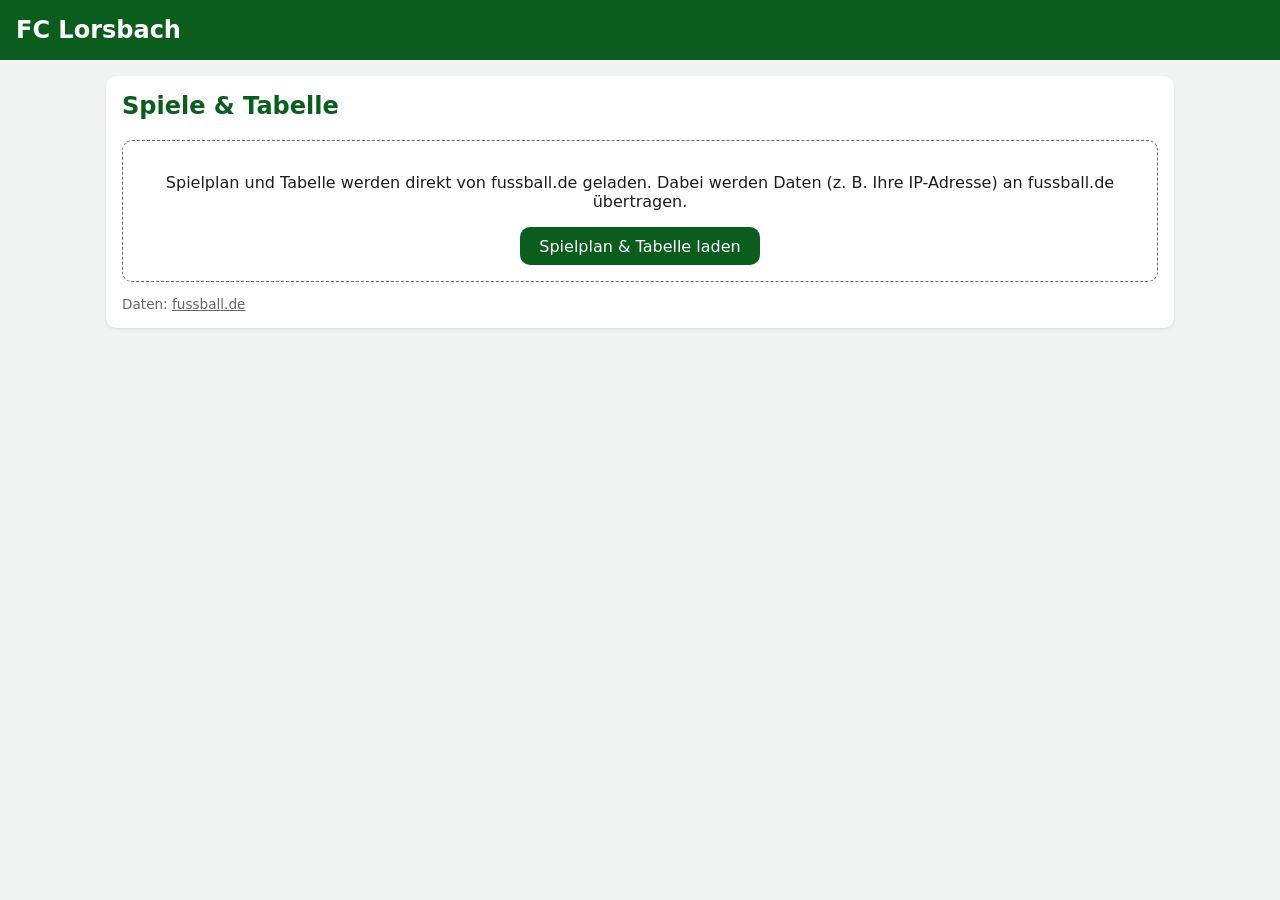
==== index.html @ ad791c31 "Kachel "Spiele & Tabelle" mit fussball.de-Widgets Bindet die offiziellen fussball.de-Widgets für Spi" ====
<!doctype html>
<html lang="de">
<head>
  <meta charset="utf-8">
  <meta name="viewport" content="width=device-width, initial-scale=1">
  <title>FC Lorsbach</title>
  <link rel="stylesheet" href="css/style.css">
</head>
<body>
  <header class="site-header">
    <h1>FC Lorsbach</h1>
  </header>

  <main class="kacheln">
    <article class="kachel kachel--breit" id="kachel-spiele-tabelle">
      <h2>Spiele &amp; Tabelle</h2>
      <div id="spiele-tabelle">
        <noscript>Für Spielplan und Tabelle wird JavaScript benötigt.</noscript>
      </div>
      <p class="quelle">Daten: <a href="https://www.fussball.de" rel="noopener" target="_blank">fussball.de</a></p>
    </article>
  </main>

  <script src="config.js"></script>
  <script src="js/spiele-tabelle.js"></script>
</body>
</html>
---- css/style.css ----
:root {
  --vereinsfarbe: #0b5d1e;
  --text: #1c1c1c;
  --hintergrund: #f2f4f3;
  --kachel: #ffffff;
  --gedaempft: #666;
  --radius: 10px;
}

* { box-sizing: border-box; }

body {
  margin: 0;
  font-family: system-ui, -apple-system, "Segoe UI", Roboto, sans-serif;
  color: var(--text);
  background: var(--hintergrund);
}

.site-header {
  background: var(--vereinsfarbe);
  color: #fff;
  padding: 1rem;
}
.site-header h1 { margin: 0; font-size: 1.5rem; }

/* Kachel-Raster */
.kacheln {
  display: grid;
  grid-template-columns: repeat(auto-fill, minmax(280px, 1fr));
  gap: 1rem;
  max-width: 1100px;
  margin: 0 auto;
  padding: 1rem;
}
.kachel {
  background: var(--kachel);
  border-radius: var(--radius);
  box-shadow: 0 1px 3px rgba(0, 0, 0, 0.1);
  padding: 1rem;
  min-width: 0;
}
.kachel h2 { margin-top: 0; color: var(--vereinsfarbe); }
.kachel--breit { grid-column: 1 / -1; }

/* Spiele & Tabelle */
.team-tabs {
  display: flex;
  flex-wrap: wrap;
  gap: 0.5rem;
  margin-bottom: 1rem;
}
.team-tab {
  font: inherit;
  padding: 0.4rem 0.9rem;
  border: 1px solid var(--vereinsfarbe);
  border-radius: 999px;
  background: #fff;
  color: var(--vereinsfarbe);
  cursor: pointer;
}
.team-tab[aria-selected="true"] { background: var(--vereinsfarbe); color: #fff; }

.team-panel {
  display: grid;
  grid-template-columns: repeat(auto-fit, minmax(300px, 1fr));
  gap: 1rem;
}
.widget-block { min-width: 0; overflow-x: auto; }
.widget-block h3 { margin: 0 0 0.5rem; font-size: 1.1rem; }

.widget-hinweis { color: var(--gedaempft); font-style: italic; }

.consent-box {
  border: 1px dashed var(--gedaempft);
  border-radius: var(--radius);
  padding: 1rem;
  text-align: center;
}
.button {
  font: inherit;
  padding: 0.6rem 1.2rem;
  border: 0;
  border-radius: var(--radius);
  background: var(--vereinsfarbe);
  color: #fff;
  cursor: pointer;
}

.quelle { font-size: 0.85rem; color: var(--gedaempft); margin-bottom: 0; }
.quelle a { color: inherit; }
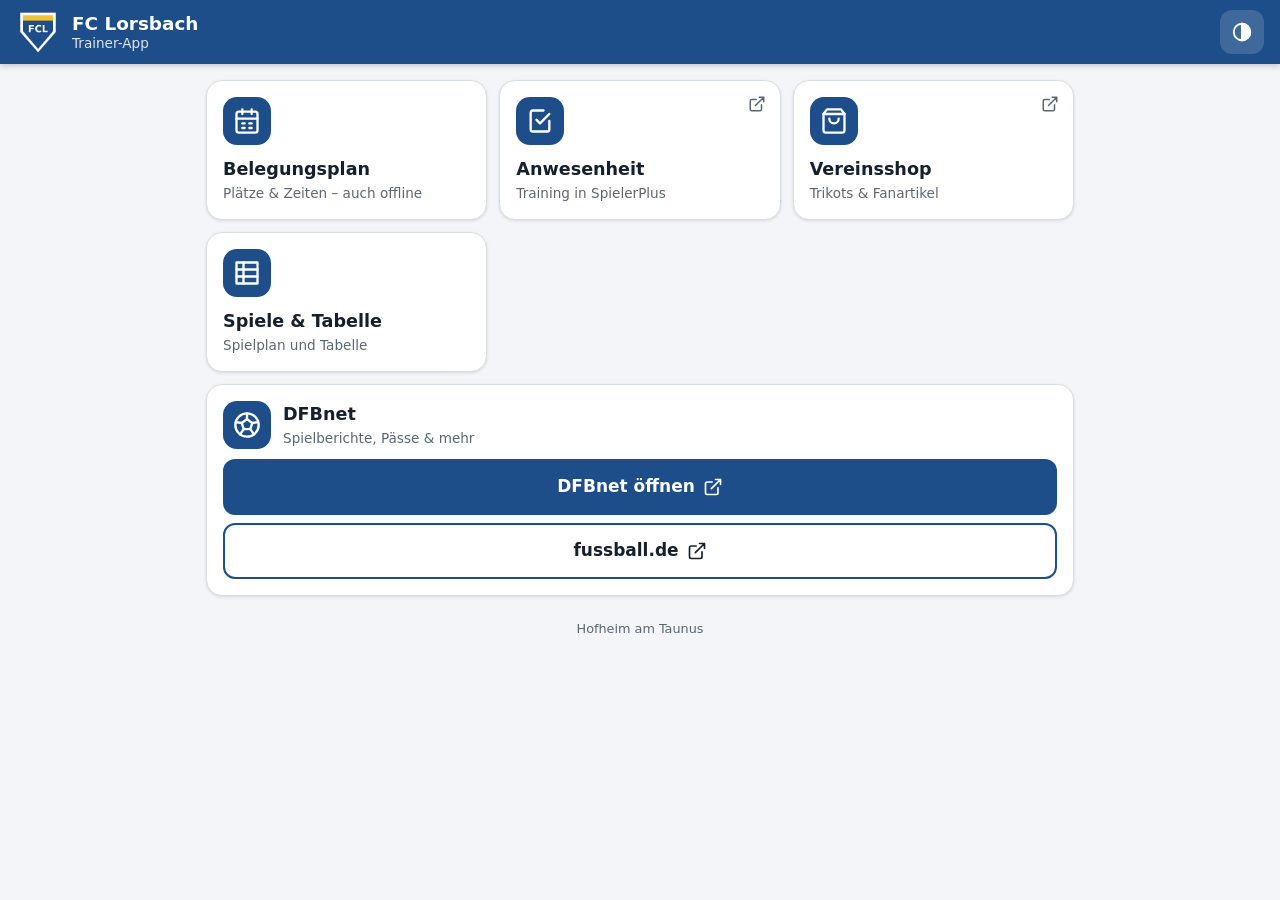
==== commit 0653ac30: "Trainer-App als PWA: Belegungsplan, Training, Shop, DFBnet - Startseite mit Kacheln aus config.js, H" ====
--- a/index.html
+++ b/index.html
@@ -2,26 +2,34 @@
 <html lang="de">
 <head>
   <meta charset="utf-8">
-  <meta name="viewport" content="width=device-width, initial-scale=1">
-  <title>FC Lorsbach</title>
+  <meta name="viewport" content="width=device-width, initial-scale=1, viewport-fit=cover">
+  <meta name="theme-color" content="#1d4e89">
+  <meta name="apple-mobile-web-app-capable" content="yes">
+  <meta name="mobile-web-app-capable" content="yes">
+  <meta name="apple-mobile-web-app-status-bar-style" content="black-translucent">
+  <meta name="apple-mobile-web-app-title" content="FCL Trainer">
+  <link rel="manifest" href="manifest.json">
+  <link rel="icon" href="icons/icon-192.png" type="image/png">
+  <link rel="apple-touch-icon" href="icons/apple-touch-icon.png">
   <link rel="stylesheet" href="css/style.css">
+  <script>try{var t=localStorage.getItem("fcl-theme");if(t&&t!=="auto")document.documentElement.setAttribute("data-theme",t)}catch(e){}</script>
+  <title>FC Lorsbach – Trainer-App</title>
 </head>
 <body>
-  <header class="site-header">
-    <h1>FC Lorsbach</h1>
+  <header class="kopf">
+    <img class="kopf__logo" src="logo.png" alt="Vereinswappen">
+    <h1 class="kopf__titel"><span data-verein>FC Lorsbach</span><small data-app-titel>Trainer-App</small></h1>
+    <button class="kopf__btn" id="theme-btn" type="button" aria-label="Farbmodus"></button>
   </header>
 
-  <main class="kacheln">
-    <article class="kachel kachel--breit" id="kachel-spiele-tabelle">
-      <h2>Spiele &amp; Tabelle</h2>
-      <div id="spiele-tabelle">
-        <noscript>Für Spielplan und Tabelle wird JavaScript benötigt.</noscript>
-      </div>
-      <p class="quelle">Daten: <a href="https://www.fussball.de" rel="noopener" target="_blank">fussball.de</a></p>
-    </article>
+  <main class="inhalt">
+    <nav class="kacheln" id="kacheln" aria-label="Funktionen">
+      <noscript>Bitte JavaScript aktivieren.</noscript>
+    </nav>
+    <p class="fusszeile">Hofheim am Taunus</p>
   </main>
 
   <script src="config.js"></script>
-  <script src="js/spiele-tabelle.js"></script>
+  <script src="js/app.js"></script>
 </body>
 </html>
--- a/css/style.css
+++ b/css/style.css
@@ -1,90 +1,281 @@
+/*
+ * Vereinsfarben: PLATZHALTER – bitte durch die echten FC-Lorsbach-Farben ersetzen.
+ * --verein-primaer:   Hauptfarbe (Kopfzeile, Kacheln, Buttons)
+ * --verein-sekundaer: Akzentfarbe
+ * --verein-text:      Schriftfarbe auf der Hauptfarbe
+ */
 :root {
-  --vereinsfarbe: #0b5d1e;
-  --text: #1c1c1c;
-  --hintergrund: #f2f4f3;
-  --kachel: #ffffff;
-  --gedaempft: #666;
-  --radius: 10px;
+  --verein-primaer: #1d4e89;
+  --verein-sekundaer: #f2c230;
+  --verein-text: #ffffff;
+
+  --bg: #f3f5f8;
+  --flaeche: #ffffff;
+  --text: #16202c;
+  --gedaempft: #5b6675;
+  --rand: #d9dee5;
+  --schatten: 0 1px 3px rgba(0, 0, 0, 0.12);
+  --radius: 16px;
+  --tap: 56px; /* Mindesthöhe für Buttons */
+  color-scheme: light;
+}
+
+/* Dunkelmodus: automatisch nach Systemeinstellung … */
+@media (prefers-color-scheme: dark) {
+  :root:not([data-theme="light"]) {
+    --bg: #0f141a;
+    --flaeche: #1a222c;
+    --text: #e8edf3;
+    --gedaempft: #9aa6b4;
+    --rand: #2c3743;
+    --schatten: none;
+    color-scheme: dark;
+  }
+}
+/* … oder manuell über den Umschalter */
+:root[data-theme="dark"] {
+  --bg: #0f141a;
+  --flaeche: #1a222c;
+  --text: #e8edf3;
+  --gedaempft: #9aa6b4;
+  --rand: #2c3743;
+  --schatten: none;
+  color-scheme: dark;
 }
 
 * { box-sizing: border-box; }
 
+html, body { margin: 0; }
 body {
-  margin: 0;
   font-family: system-ui, -apple-system, "Segoe UI", Roboto, sans-serif;
-  color: var(--text);
-  background: var(--hintergrund);
-}
-
-.site-header {
-  background: var(--vereinsfarbe);
-  color: #fff;
-  padding: 1rem;
-}
-.site-header h1 { margin: 0; font-size: 1.5rem; }
-
-/* Kachel-Raster */
+  font-size: 17px;
+  line-height: 1.4;
+  color: var(--text);
+  background: var(--bg);
+  -webkit-tap-highlight-color: transparent;
+  min-height: 100vh;
+  min-height: 100dvh;
+}
+
+a { color: inherit; }
+
+/* ---------- Kopfzeile ---------- */
+.kopf {
+  position: sticky;
+  top: 0;
+  z-index: 10;
+  display: flex;
+  align-items: center;
+  gap: 12px;
+  padding: 10px 16px;
+  padding-top: max(10px, env(safe-area-inset-top));
+  background: var(--verein-primaer);
+  color: var(--verein-text);
+  box-shadow: 0 2px 6px rgba(0, 0, 0, 0.2);
+}
+.kopf__logo { width: 44px; height: 44px; object-fit: contain; flex: none; }
+.kopf__titel { flex: 1; min-width: 0; margin: 0; font-size: 1.15rem; line-height: 1.2; }
+.kopf__titel small { display: block; font-weight: 400; opacity: 0.85; font-size: 0.85rem; }
+.kopf__btn {
+  flex: none;
+  display: inline-flex;
+  align-items: center;
+  justify-content: center;
+  min-width: 44px;
+  height: 44px;
+  padding: 0 10px;
+  border: 0;
+  border-radius: 12px;
+  background: rgba(255, 255, 255, 0.15);
+  color: inherit;
+  font: inherit;
+  font-size: 0.95rem;
+  text-decoration: none;
+  cursor: pointer;
+}
+.kopf__btn svg { width: 22px; height: 22px; }
+
+.inhalt {
+  max-width: 900px;
+  margin: 0 auto;
+  padding: 16px;
+  padding-bottom: max(16px, env(safe-area-inset-bottom));
+}
+
+/* ---------- Kacheln ---------- */
 .kacheln {
   display: grid;
-  grid-template-columns: repeat(auto-fill, minmax(280px, 1fr));
-  gap: 1rem;
-  max-width: 1100px;
-  margin: 0 auto;
-  padding: 1rem;
-}
+  grid-template-columns: 1fr 1fr;
+  gap: 12px;
+}
+@media (min-width: 640px) {
+  .kacheln { grid-template-columns: repeat(3, 1fr); }
+}
+
 .kachel {
-  background: var(--kachel);
+  position: relative;
+  display: flex;
+  flex-direction: column;
+  justify-content: space-between;
+  gap: 10px;
+  min-height: 140px;
+  padding: 16px;
   border-radius: var(--radius);
-  box-shadow: 0 1px 3px rgba(0, 0, 0, 0.1);
-  padding: 1rem;
+  background: var(--flaeche);
+  border: 1px solid var(--rand);
+  box-shadow: var(--schatten);
+  text-decoration: none;
+  color: var(--text);
+}
+a.kachel:active, .kachel__btn:active { transform: scale(0.98); }
+.kachel--breit { grid-column: 1 / -1; min-height: 0; }
+
+.kachel__icon {
+  display: inline-flex;
+  align-items: center;
+  justify-content: center;
+  width: 48px;
+  height: 48px;
+  border-radius: 14px;
+  background: var(--verein-primaer);
+  color: var(--verein-text);
+}
+.kachel__icon svg { width: 28px; height: 28px; }
+.kachel__titel { margin: 0; font-size: 1.1rem; font-weight: 700; }
+.kachel__text { margin: 2px 0 0; font-size: 0.85rem; color: var(--gedaempft); }
+.kachel__extern {
+  position: absolute;
+  top: 14px;
+  right: 14px;
+  width: 18px;
+  height: 18px;
+  color: var(--gedaempft);
+}
+
+.kachel__buttons { display: flex; flex-direction: column; gap: 8px; }
+.kachel__btn,
+.button {
+  display: flex;
+  align-items: center;
+  justify-content: center;
+  gap: 8px;
+  min-height: var(--tap);
+  padding: 0 16px;
+  border: 0;
+  border-radius: 12px;
+  background: var(--verein-primaer);
+  color: var(--verein-text);
+  font: inherit;
+  font-weight: 600;
+  text-decoration: none;
+  text-align: center;
+  cursor: pointer;
+}
+.button--zweit,
+.kachel__btn--zweit {
+  background: transparent;
+  color: var(--text);
+  border: 2px solid var(--verein-primaer);
+}
+.button svg, .kachel__btn svg { width: 20px; height: 20px; flex: none; }
+
+.fusszeile {
+  margin-top: 24px;
+  text-align: center;
+  font-size: 0.8rem;
+  color: var(--gedaempft);
+}
+
+/* ---------- Belegungsplan ---------- */
+.seite-pdf { display: flex; flex-direction: column; height: 100vh; height: 100dvh; }
+.pdf-leiste {
+  display: flex;
+  align-items: center;
+  gap: 8px;
+  padding: 8px 12px;
+  background: var(--flaeche);
+  border-bottom: 1px solid var(--rand);
+}
+.pdf-leiste .button { min-height: 48px; min-width: 48px; padding: 0 12px; }
+.pdf-leiste .abstand { flex: 1; }
+.pdf-zoom { min-width: 3.5em; text-align: center; font-variant-numeric: tabular-nums; color: var(--gedaempft); }
+
+.pdf-container {
+  position: relative;
+  flex: 1;
+  overflow: auto;
+  -webkit-overflow-scrolling: touch;
+  touch-action: pan-x pan-y; /* Pinch-Zoom übernimmt das Skript */
+  background: #525659;
+}
+.pdf-seiten {
+  display: flex;
+  flex-direction: column;
+  align-items: center;
+  gap: 12px;
+  padding: 12px;
+  width: max-content;
+  min-width: 100%;
+  transform-origin: 0 0;
+}
+.pdf-seiten canvas {
+  display: block;
+  background: #fff;
+  box-shadow: 0 2px 8px rgba(0, 0, 0, 0.4);
+}
+.pdf-status {
+  padding: 24px 16px;
+  color: #fff;
+  text-align: center;
+}
+.pdf-status .button { margin: 16px auto 0; max-width: 320px; }
+.hinweis-offline {
+  padding: 6px 12px;
+  background: var(--verein-sekundaer);
+  color: #000;
+  font-size: 0.85rem;
+  text-align: center;
+}
+
+/* ---------- Spiele & Tabelle ---------- */
+.team-tabs {
+  display: flex;
+  gap: 8px;
+  overflow-x: auto;
+  margin-bottom: 16px;
+  padding-bottom: 4px;
+}
+.team-tab {
+  flex: none;
+  min-height: 44px;
+  padding: 0 16px;
+  border: 2px solid var(--verein-primaer);
+  border-radius: 999px;
+  background: transparent;
+  color: var(--text);
+  font: inherit;
+  font-weight: 600;
+  cursor: pointer;
+}
+.team-tab[aria-selected="true"] { background: var(--verein-primaer); color: var(--verein-text); }
+.team-panel { display: grid; gap: 16px; }
+@media (min-width: 800px) { .team-panel { grid-template-columns: 1fr 1fr; } }
+.widget-block {
   min-width: 0;
-}
-.kachel h2 { margin-top: 0; color: var(--vereinsfarbe); }
-.kachel--breit { grid-column: 1 / -1; }
-
-/* Spiele & Tabelle */
-.team-tabs {
-  display: flex;
-  flex-wrap: wrap;
-  gap: 0.5rem;
-  margin-bottom: 1rem;
-}
-.team-tab {
-  font: inherit;
-  padding: 0.4rem 0.9rem;
-  border: 1px solid var(--vereinsfarbe);
-  border-radius: 999px;
-  background: #fff;
-  color: var(--vereinsfarbe);
-  cursor: pointer;
-}
-.team-tab[aria-selected="true"] { background: var(--vereinsfarbe); color: #fff; }
-
-.team-panel {
-  display: grid;
-  grid-template-columns: repeat(auto-fit, minmax(300px, 1fr));
-  gap: 1rem;
-}
-.widget-block { min-width: 0; overflow-x: auto; }
-.widget-block h3 { margin: 0 0 0.5rem; font-size: 1.1rem; }
-
-.widget-hinweis { color: var(--gedaempft); font-style: italic; }
-
+  overflow-x: auto;
+  padding: 12px;
+  border-radius: var(--radius);
+  background: var(--flaeche);
+  border: 1px solid var(--rand);
+}
+.widget-block h3 { margin: 0 0 8px; font-size: 1.05rem; }
+.widget-hinweis { color: var(--gedaempft); font-style: italic; margin: 0; }
 .consent-box {
+  padding: 16px;
+  border-radius: var(--radius);
+  background: var(--flaeche);
   border: 1px dashed var(--gedaempft);
-  border-radius: var(--radius);
-  padding: 1rem;
-  text-align: center;
-}
-.button {
-  font: inherit;
-  padding: 0.6rem 1.2rem;
-  border: 0;
-  border-radius: var(--radius);
-  background: var(--vereinsfarbe);
-  color: #fff;
-  cursor: pointer;
-}
-
-.quelle { font-size: 0.85rem; color: var(--gedaempft); margin-bottom: 0; }
-.quelle a { color: inherit; }
+  text-align: center;
+}
+.consent-box p { margin-top: 0; }
+.quelle { font-size: 0.8rem; color: var(--gedaempft); }
